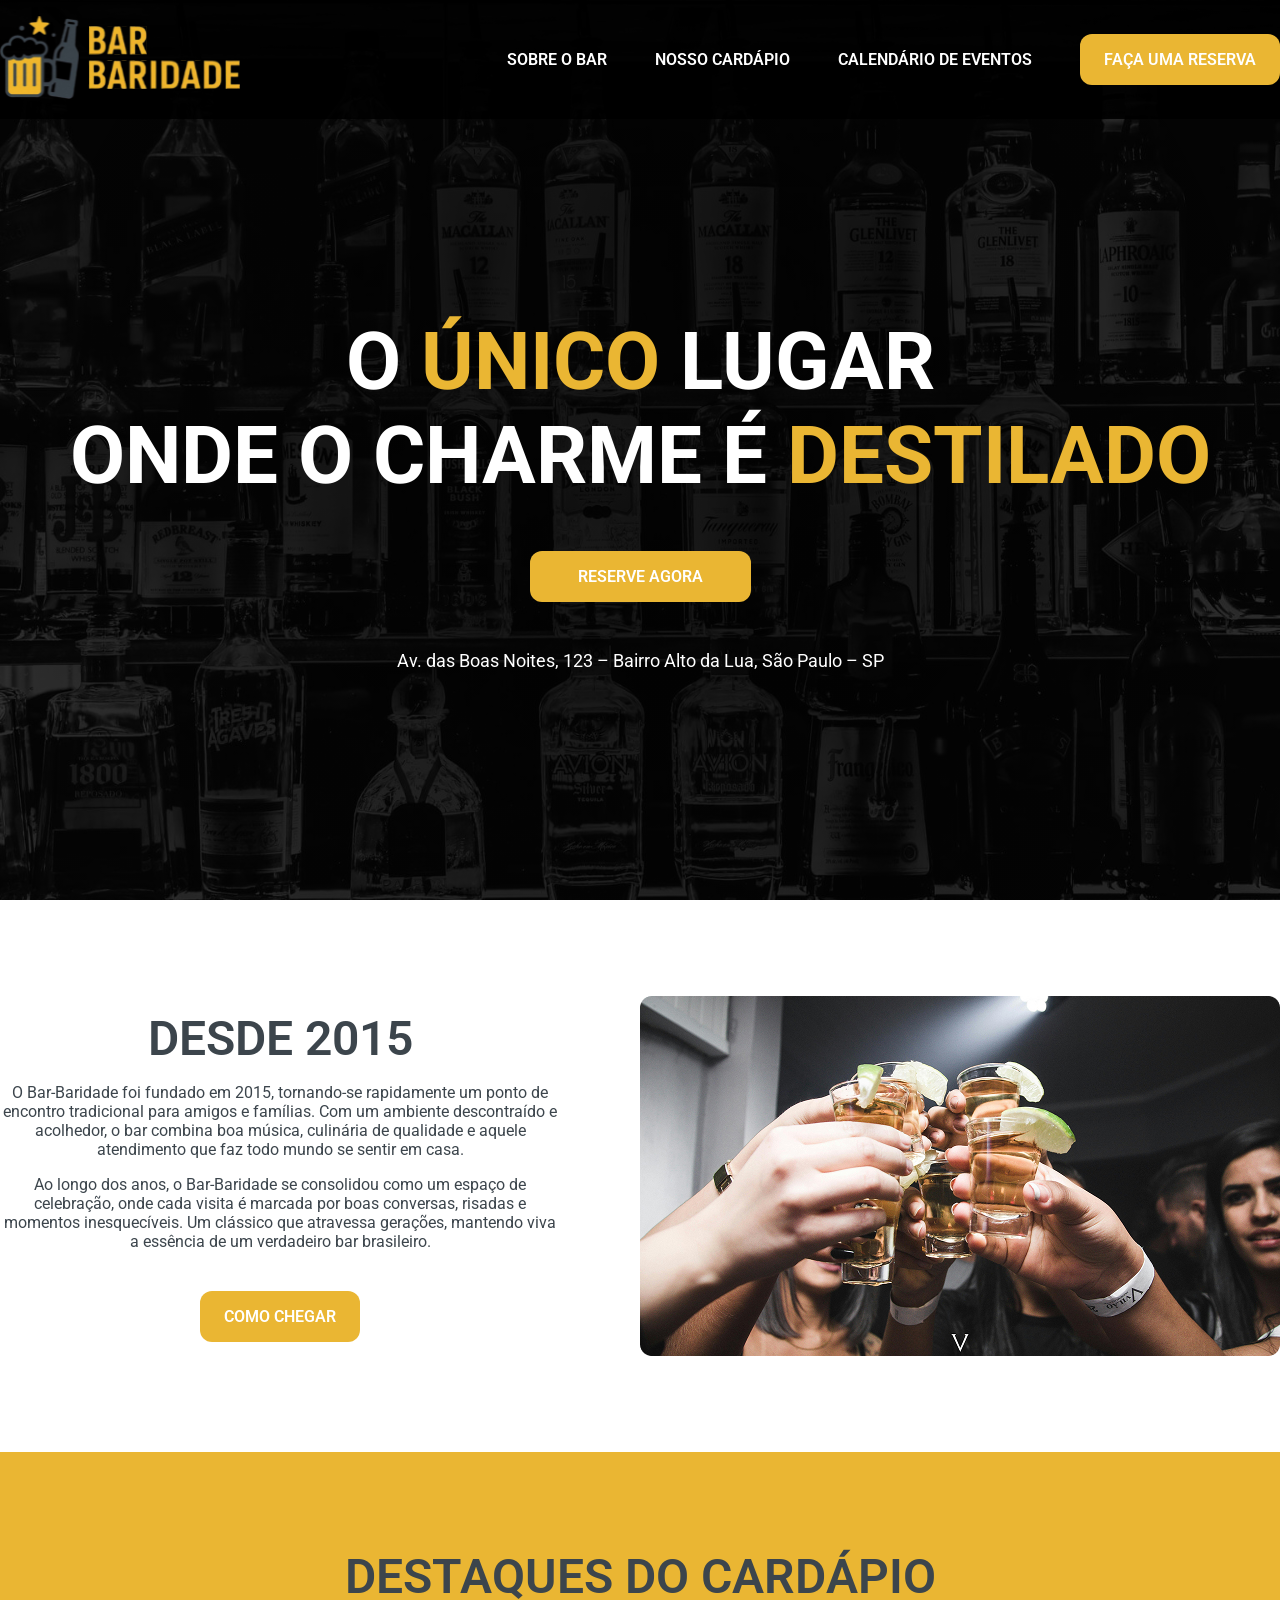
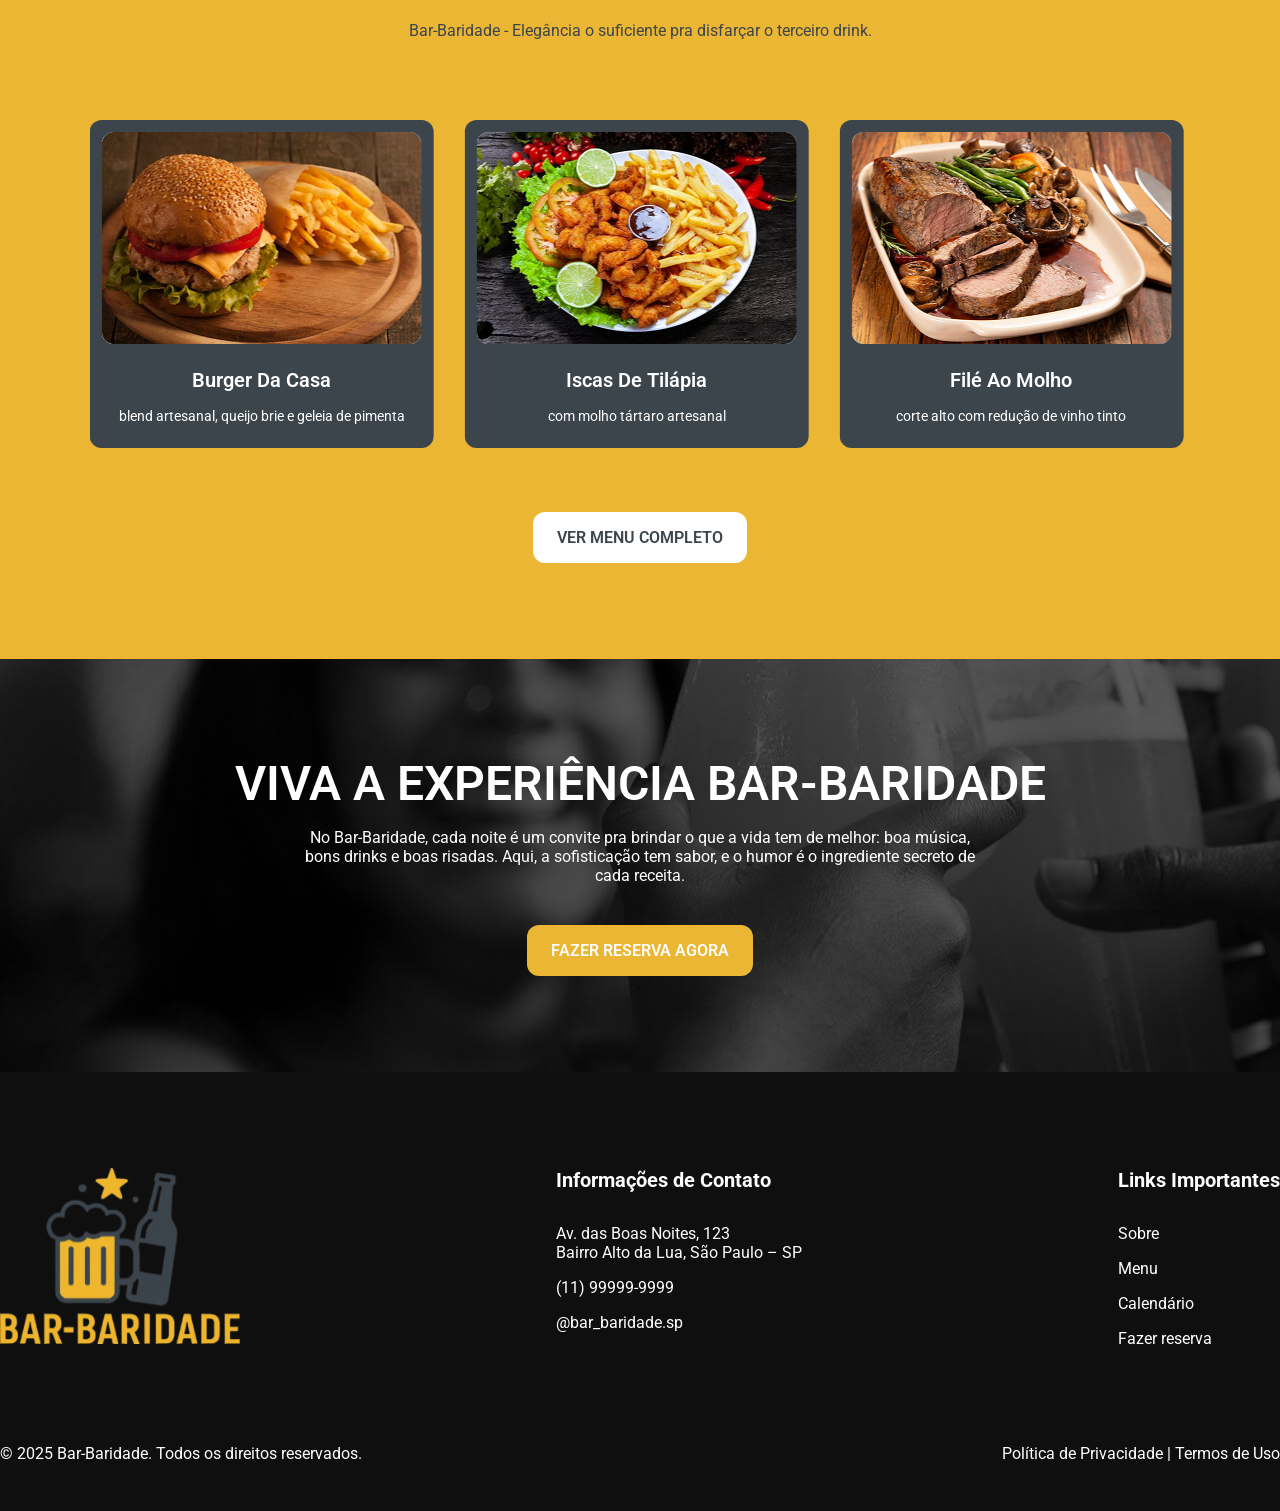
==== index.html @ aa0eab9b "first commit" ====
<!DOCTYPE html>
<html lang="pt-br">
  <head>
    <meta charset="UTF-8" />
    <meta name="viewport" content="width=device-width, initial-scale=1.0" />
    <title>Bar-Baridade | O Único Lugar Onde o Charme é Destilado</title>
    <link rel="stylesheet" href="assets/styles/style.css" />
    <link rel="stylesheet" href="assets/styles/home.css" />
    <link
      rel="stylesheet"
      href="https://cdn.jsdelivr.net/npm/swiper@11/swiper-bundle.min.css"
    />
    <link
      rel="shortcut icon"
      href="assets/images/id/favicon-bar-baridade-96x96.png"
      type="image/x-icon"
    />
  </head>
  <body>
    <div id="header-root"></div>
    <section id="hero-section">
      <div class="swiper swiper-hero-section">
        <div class="swiper-wrapper">
          <div class="swiper-slide">
            <div class="slider-hero-1"></div>
          </div>
          <div class="swiper-slide">
            <div class="slider-hero-2"></div>
          </div>
          <div class="swiper-slide">
            <div class="slider-hero-3"></div>
          </div>
          <div class="swiper-slide">
            <div class="slider-hero-4"></div>
          </div>
        </div>
      </div>
      <div class="slider-text flex">
        <h1>
          O <span>ÚNICO</span> LUGAR <br />
          ONDE O CHARME É <span>DESTILADO</span>
        </h1>
        <a href="reserva.html" class="btn-default">Reserve agora</a>
        <p>Av. das Boas Noites, 123 – Bairro Alto da Lua, São Paulo – SP</p>
      </div>
    </section>
    <div id="sobre-root"></div>
    <div id="menu-root"></div>
    <div id="footer-root"></div>

    <script src="components/header/header.js"></script>
    <script src="components/sobre/sobre.js"></script>
    <script src="components/menu/menu.js"></script>
    <script src="components/footer/footer.js"></script>
    <script src="assets/scripts/swiper.js"></script>
    <script src="https://cdn.jsdelivr.net/npm/swiper@11/swiper-bundle.min.js"></script>

    <script>
      var swiper = new Swiper(".swiper-hero-section", {
        spaceBetween: 0,
        centeredSlides: true,
        autoplay: {
          delay: 2500,
          disableOnInteraction: false,
        },
        loop: true,
      });

      setTimeout(() => {
        swiper.update();
        swiper.autoplay.start();
      }, 100);
    </script>
  </body>
</html>
---- assets/styles/style.css ----
@import url("https://fonts.googleapis.com/css2?family=Roboto:ital,wght@0,100..900;1,100..900&display=swap");

:root {
  --primary-color: #eab633;
  --secondary-color: #3c454c;

  --dark-grey: #222222;
  --medium-grey: #656565;
  --light-grey: #999999;

  --white: #ffffff;
}

* {
  padding: 0;
  margin: 0;
  text-decoration: none;
  list-style: none;
  box-sizing: border-box;
}

html {
  background-color: var(--dark-grey);
  scroll-behavior: smooth;
  font-family: Roboto;
}

/* GLOBAL STYLES */

.container {
  max-width: 1280px;
  margin: 0 auto;
}

.container-960 {
  width: 960px;
  margin: 0 auto;
}

.flex {
  display: flex;
  flex-direction: row;
  align-items: center;
}

.btn-default {
  background-color: var(--primary-color);
  color: var(--white);
  border-radius: 12px;
  transition: all 0.2s;
  padding: 16px 24px;
  text-transform: uppercase;
  font-weight: 600;

  &:hover {
    background-color: var(--secondary-color);
    color: var(--primary-color);
  }
}

.btn-secondary {
  background-color: var(--white);
  color: var(--secondary-color);
  border-radius: 12px;
  transition: all 0.2s;
  padding: 16px 24px;
  text-transform: uppercase;
  font-weight: 600;

  &:hover {
    background-color: var(--secondary-color);
    color: var(--primary-color);
  }
}
---- assets/styles/home.css ----
#hero-section {
  position: relative;

  .slider-text {
    position: absolute;
    top: 35%;
    width: 100%;
    z-index: 3;
    text-align: center;
    flex-direction: column;
    gap: 48px;
    color: var(--white);

    h1 {
      font-size: 80px;
      color: var(--white);
    }

    span {
      color: var(--primary-color);
    }

    a {
      padding: 16px 48px;
    }

    p {
      font-size: 18px;
    }
  }

  .swiper {
    img {
      max-width: 100vw;
    }

    .slider-hero-1 {
      width: 100vw;
      height: 100vh;
      background: url("../images/banner-bar-baridade-1.jpg") center center
        no-repeat;
      background-size: cover;

      &:before {
        content: "";
        position: absolute;
        top: 0;
        right: 0;
        bottom: 0;
        left: 0;
        background-image: radial-gradient(circle, #000000 30%, #000000dd 100%);
        opacity: 0.9;
      }
    }

    .slider-hero-2 {
      width: 100vw;
      height: 100vh;
      background: url("../images/banner-bar-baridade-2.jpg") center center
        no-repeat;
      background-size: cover;

      &:before {
        content: "";
        position: absolute;
        top: 0;
        right: 0;
        bottom: 0;
        left: 0;
        background-image: radial-gradient(circle, #000000 30%, #000000dd 100%);
        opacity: 0.9;
      }
    }

    .slider-hero-3 {
      width: 100vw;
      height: 100vh;
      background: url("../images/banner-bar-baridade-3.jpg") center center
        no-repeat;
      background-size: cover;

      &:before {
        content: "";
        position: absolute;
        top: 0;
        right: 0;
        bottom: 0;
        left: 0;
        background-image: radial-gradient(circle, #000000 30%, #000000dd 100%);
        opacity: 0.9;
      }
    }

    .slider-hero-4 {
      width: 100vw;
      height: 100vh;
      background: url("../images/banner-bar-baridade-4.jpg") center center
        no-repeat;
      background-size: cover;

      &:before {
        content: "";
        position: absolute;
        top: 0;
        right: 0;
        bottom: 0;
        left: 0;
        background-image: radial-gradient(circle, #000000 30%, #000000dd 100%);
        opacity: 0.9;
      }
    }
  }
}
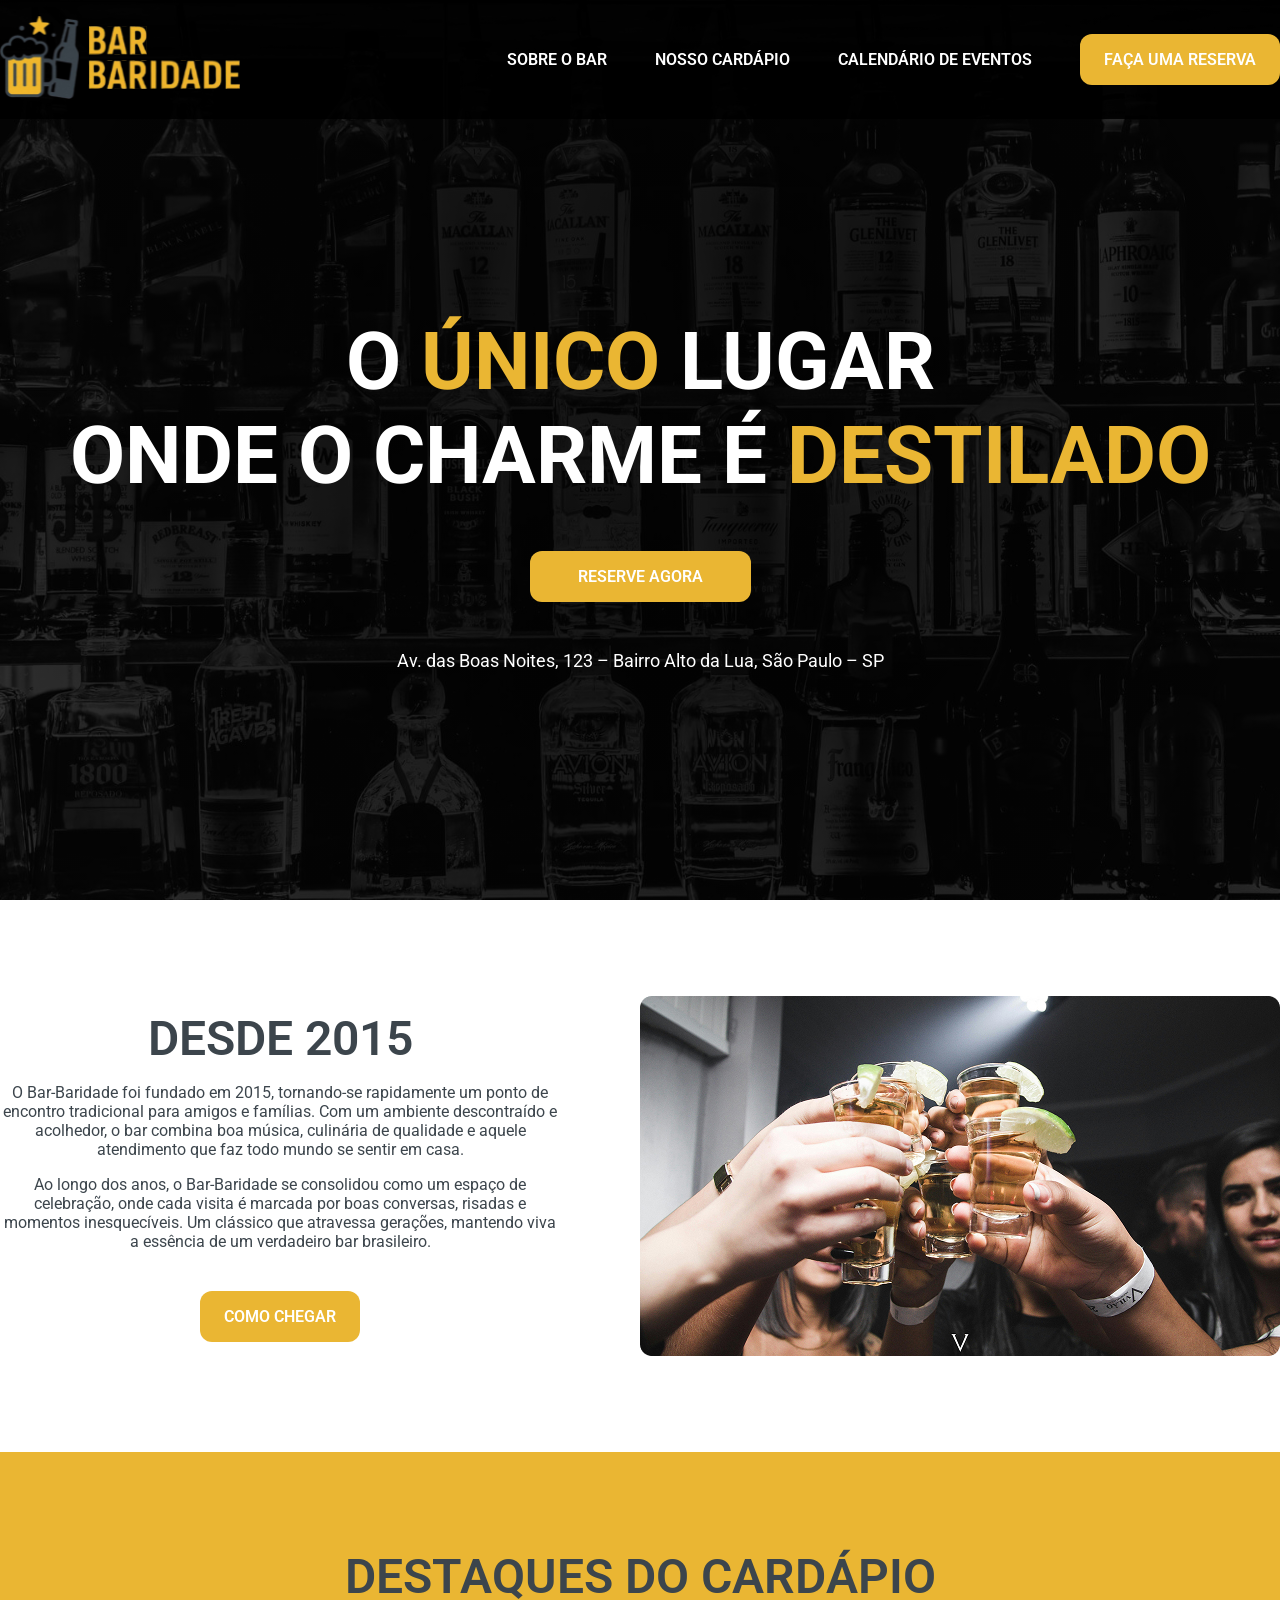
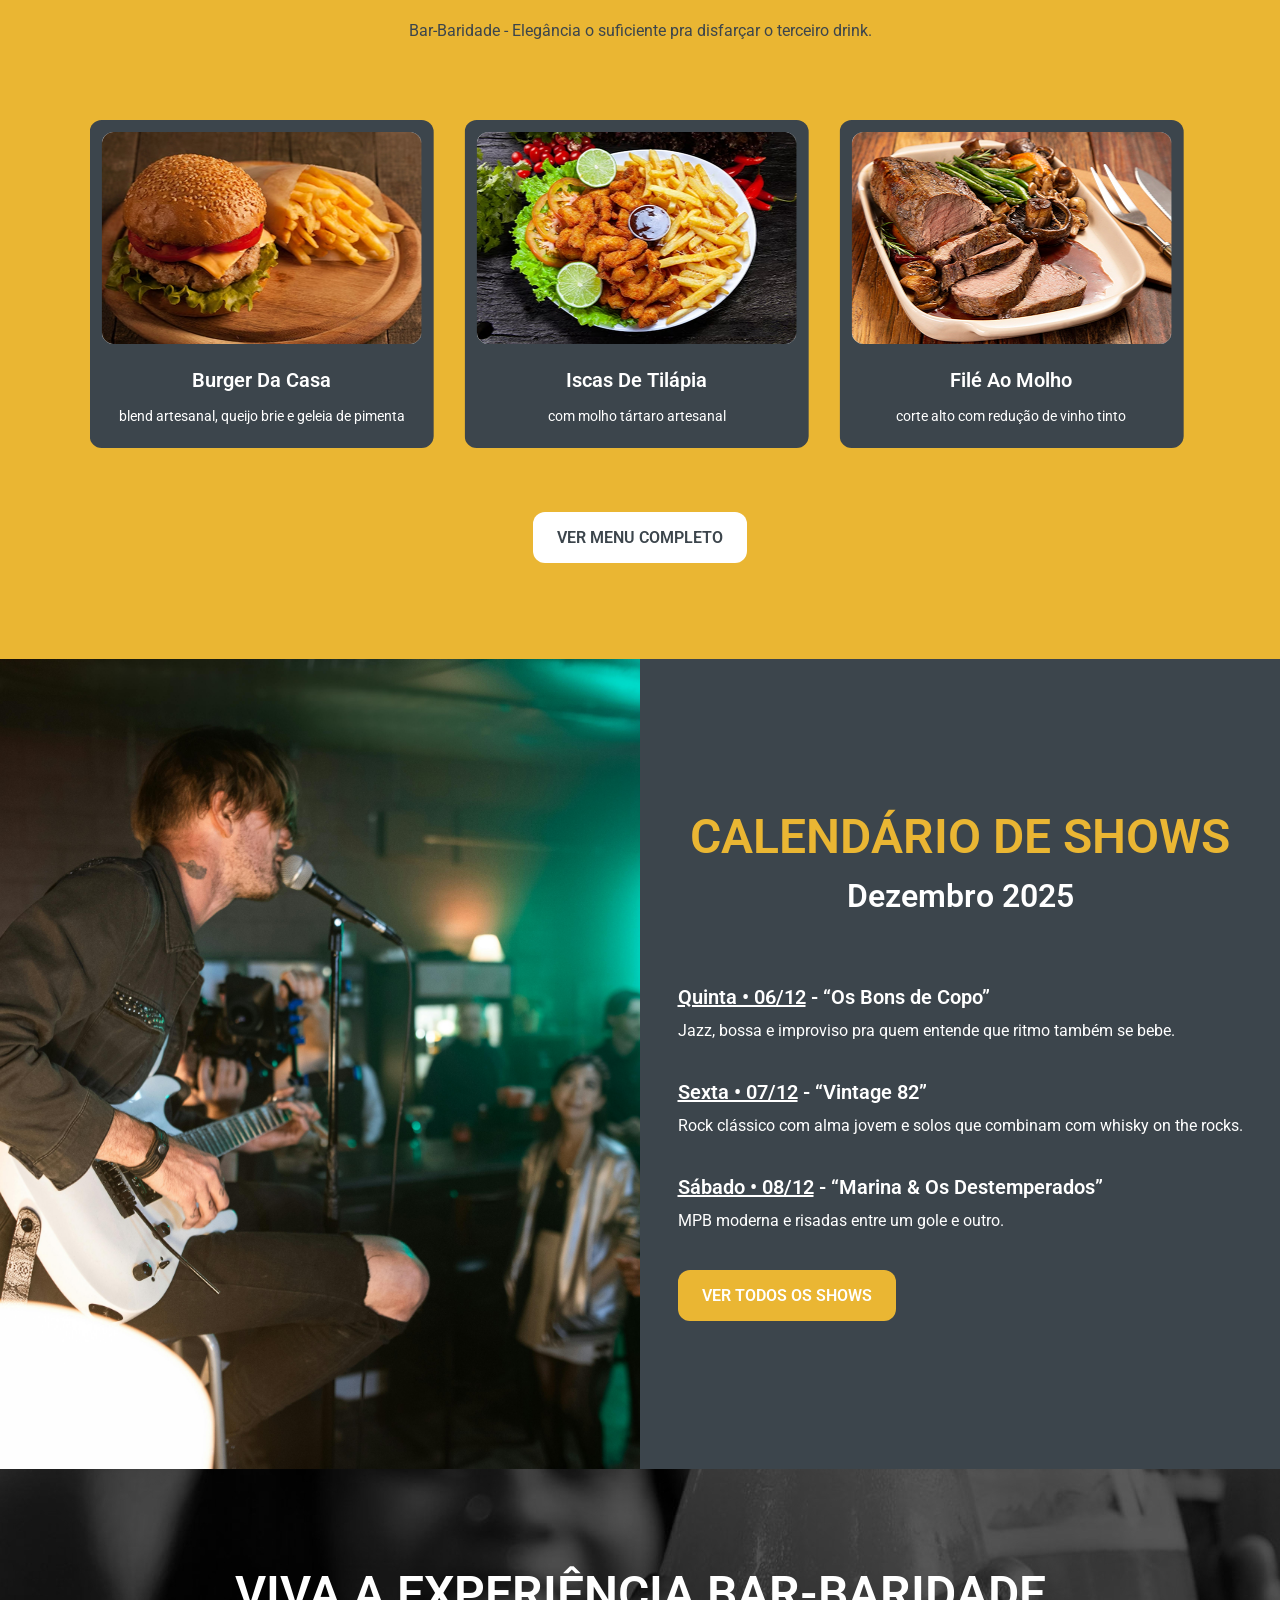
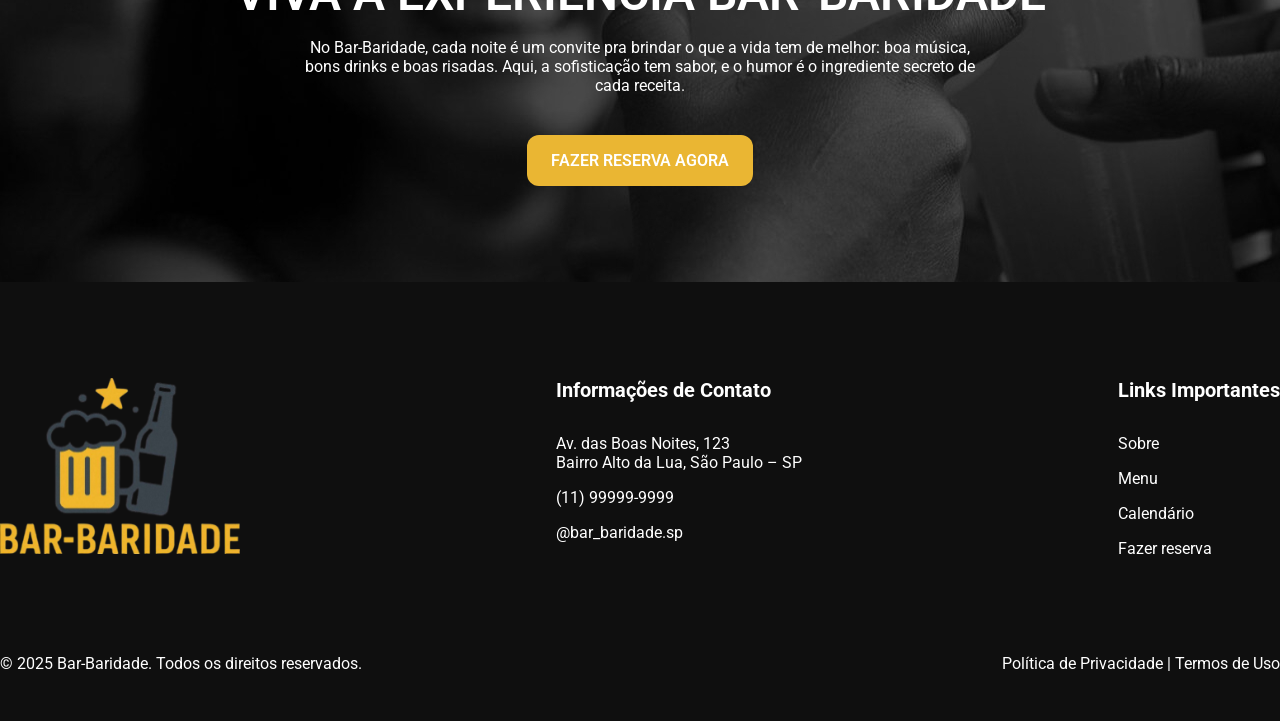
==== commit 7113e88d: "finalizando pagina home" ====
--- a/index.html
+++ b/index.html
@@ -46,6 +46,41 @@
     </section>
     <div id="sobre-root"></div>
     <div id="menu-root"></div>
+    <section class="flex" id="calendario-section">
+      <div class="img-calendario"></div>
+      <div class="text-calendario">
+        <h2>Calendário de Shows</h2>
+        <h3>Dezembro 2025</h3>
+        <div class="bandas-calendario">
+          <div>
+            <p class="calendario-banda-title">
+              <span>Quinta • 06/12</span> - “Os Bons de Copo”
+            </p>
+            <p class="calendario-banda-desc">
+              Jazz, bossa e improviso pra quem entende que ritmo também se bebe.
+            </p>
+          </div>
+          <div>
+            <p class="calendario-banda-title">
+              <span>Sexta • 07/12</span> - “Vintage 82”
+            </p>
+            <p class="calendario-banda-desc">
+              Rock clássico com alma jovem e solos que combinam com whisky on
+              the rocks.
+            </p>
+          </div>
+          <div>
+            <p class="calendario-banda-title">
+              <span>Sábado • 08/12</span> - “Marina & Os Destemperados”
+            </p>
+            <p class="calendario-banda-desc">
+              MPB moderna e risadas entre um gole e outro.
+            </p>
+          </div>
+          <a href="calendario.html" class="btn-tertiary">Ver todos os shows</a>
+        </div>
+      </div>
+    </section>
     <div id="footer-root"></div>
 
     <script src="components/header/header.js"></script>
--- a/assets/styles/style.css
+++ b/assets/styles/style.css
@@ -20,7 +20,7 @@
 }
 
 html {
-  background-color: var(--dark-grey);
+  background-color: var(--secondary-color);
   scroll-behavior: smooth;
   font-family: Roboto;
 }
@@ -72,3 +72,18 @@
     color: var(--primary-color);
   }
 }
+
+.btn-tertiary {
+  background-color: var(--primary-color);
+  color: var(--white);
+  border-radius: 12px;
+  transition: all 0.2s;
+  padding: 16px 24px;
+  text-transform: uppercase;
+  font-weight: 600;
+
+  &:hover {
+    background-color: var(--white);
+    color: var(--primary-color);
+  }
+}
--- a/assets/styles/home.css
+++ b/assets/styles/home.css
@@ -111,3 +111,61 @@
     }
   }
 }
+
+#calendario-section {
+  width: 100%;
+
+  .img-calendario {
+    width: 50%;
+    height: 90vh;
+    background: url("../images/banda-tocando-no-bar.jpg") center center
+      no-repeat;
+    background-size: cover;
+  }
+
+  .text-calendario {
+    width: 50%;
+    display: flex;
+    flex-direction: column;
+    justify-content: center;
+    align-items: center;
+
+    h2 {
+      font-size: 48px;
+      font-weight: 600;
+      text-transform: uppercase;
+      color: var(--primary-color);
+      margin-bottom: 12px;
+    }
+
+    h3 {
+      font-size: 32px;
+      font-weight: 600;
+      color: var(--white);
+      margin-bottom: 70px;
+    }
+
+    .bandas-calendario {
+      color: var(--white);
+      display: flex;
+      flex-direction: column;
+      gap: 40px;
+      align-items: flex-start;
+
+      div {
+        display: flex;
+        flex-direction: column;
+        gap: 12px;
+
+        .calendario-banda-title {
+          font-weight: 600;
+          font-size: 20px;
+
+          span {
+            text-decoration: underline;
+          }
+        }
+      }
+    }
+  }
+}
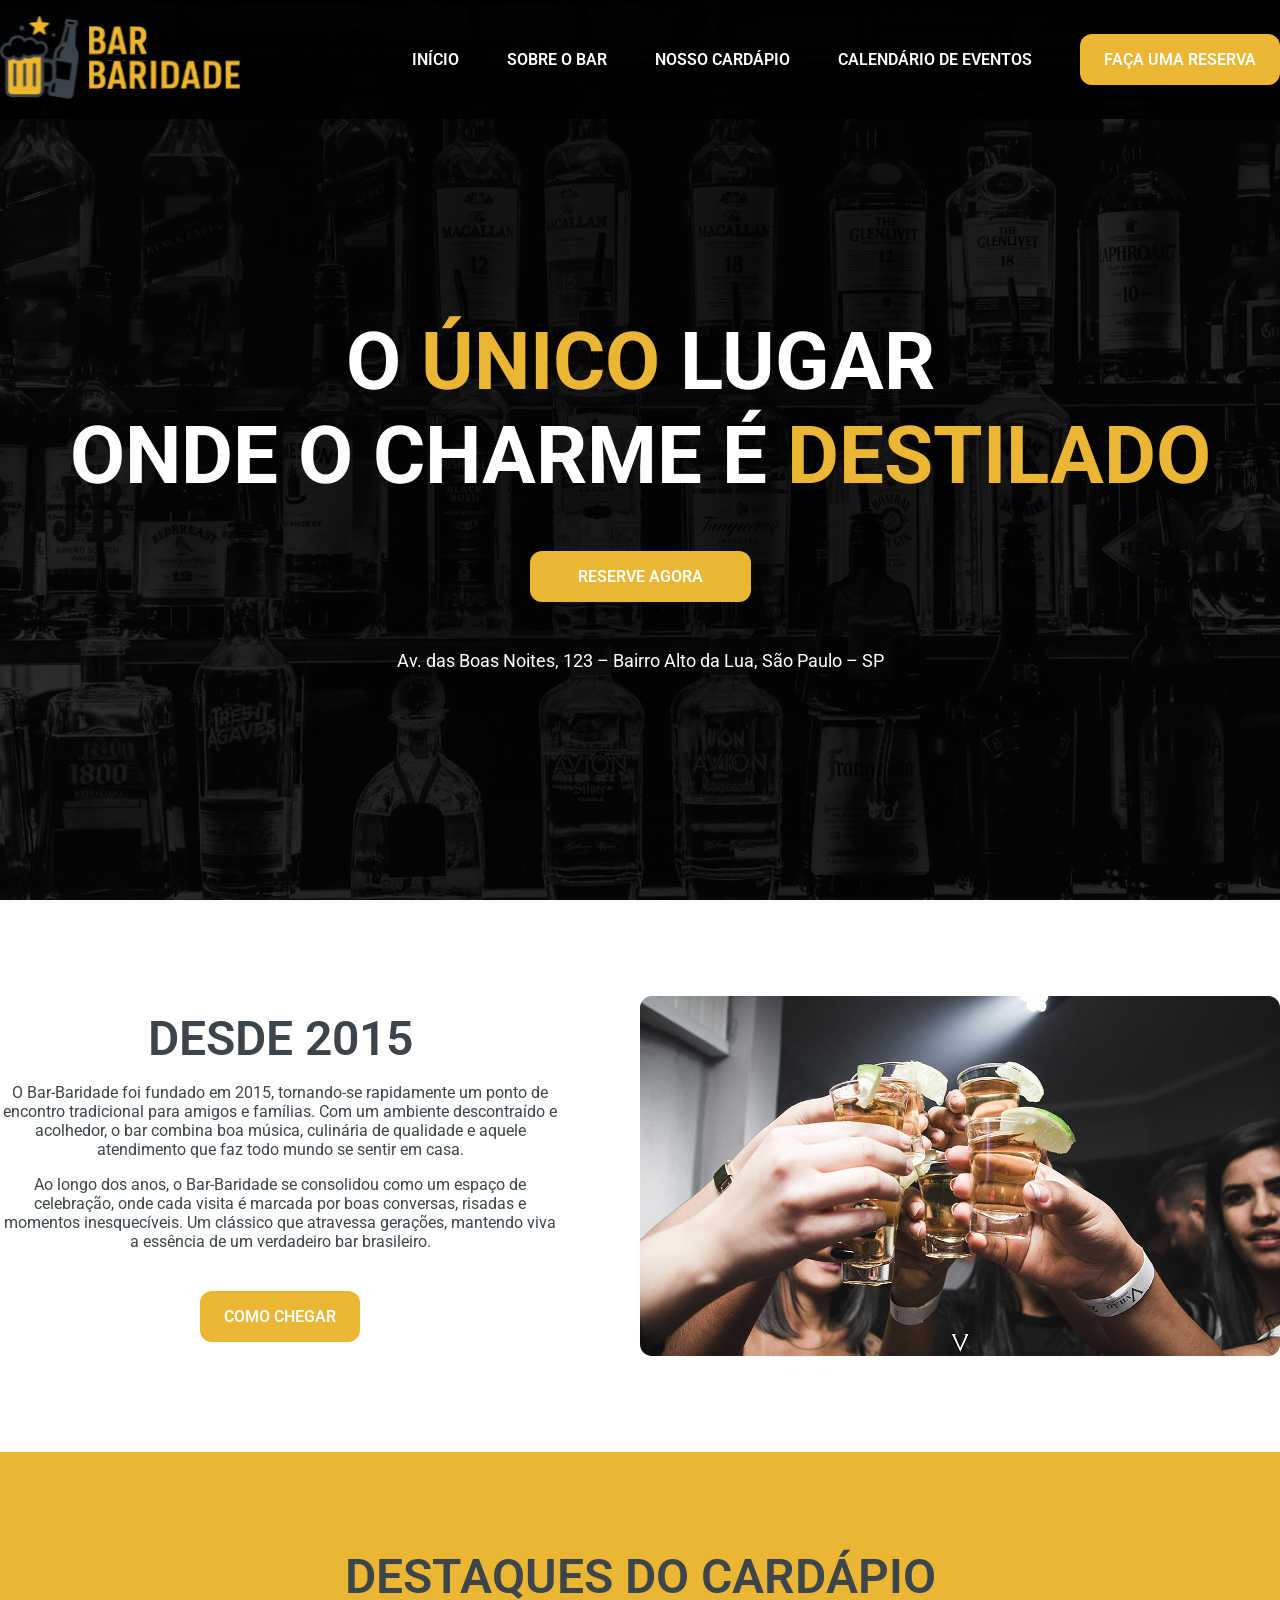
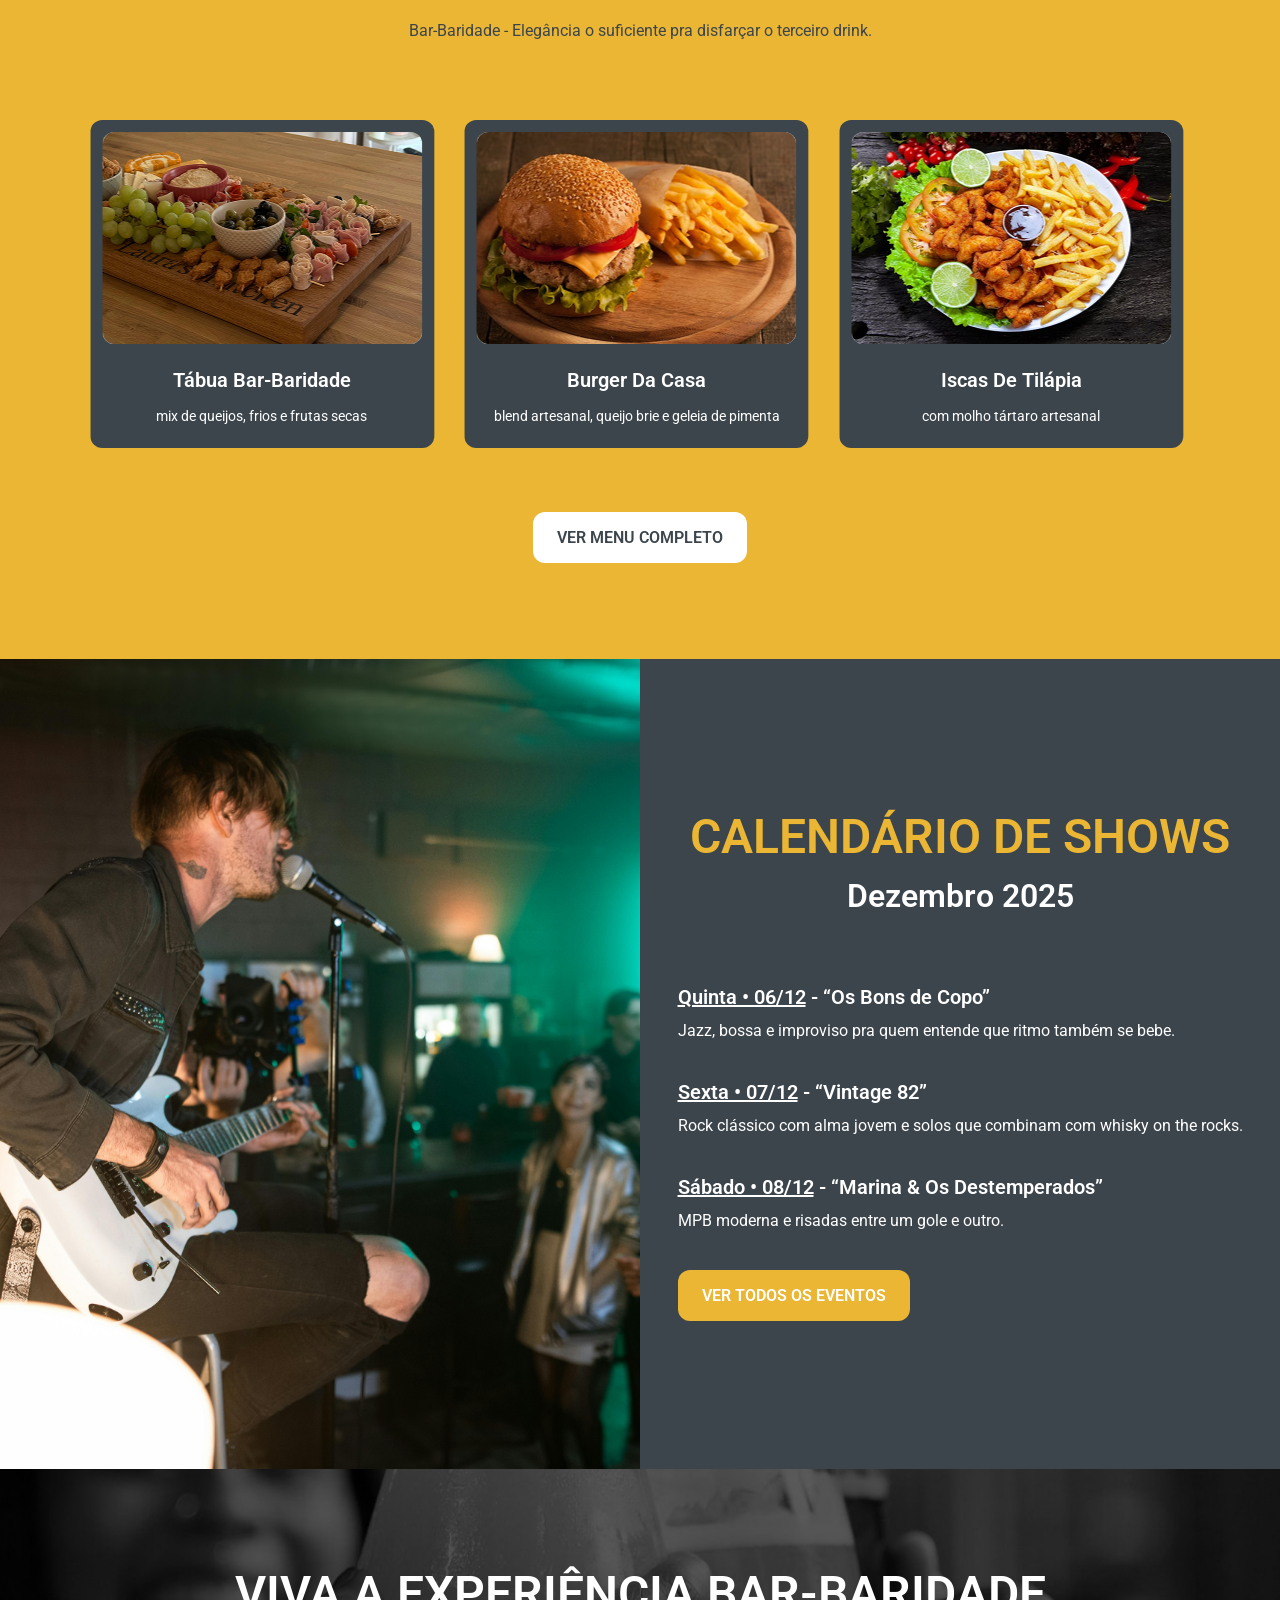
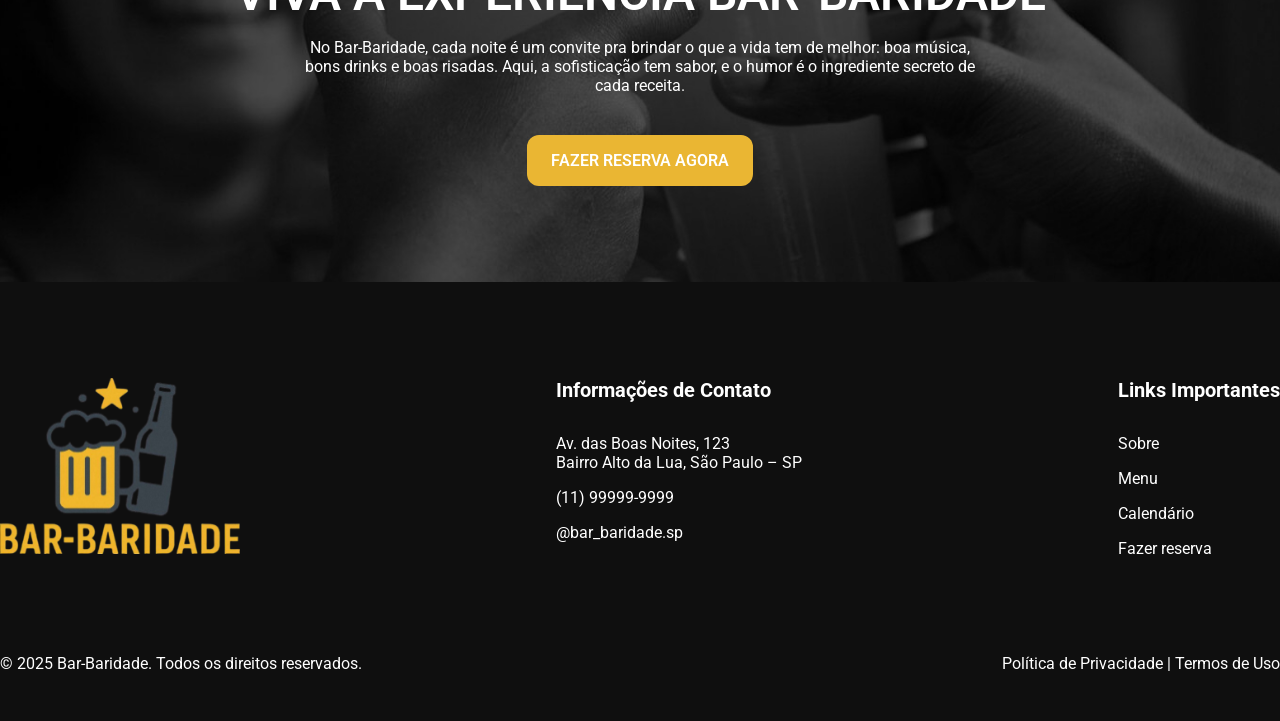
==== commit c3cf0cfd: "finalizando pagina calendario" ====
--- a/index.html
+++ b/index.html
@@ -77,7 +77,7 @@
               MPB moderna e risadas entre um gole e outro.
             </p>
           </div>
-          <a href="calendario.html" class="btn-tertiary">Ver todos os shows</a>
+          <a href="calendario.html" class="btn-tertiary">Ver todos os eventos</a>
         </div>
       </div>
     </section>
--- a/assets/styles/style.css
+++ b/assets/styles/style.css
@@ -5,8 +5,8 @@
   --secondary-color: #3c454c;
 
   --dark-grey: #222222;
-  --medium-grey: #656565;
-  --light-grey: #999999;
+  --medium-grey: #D9D9D9;
+  --light-grey: #eee;
 
   --white: #ffffff;
 }
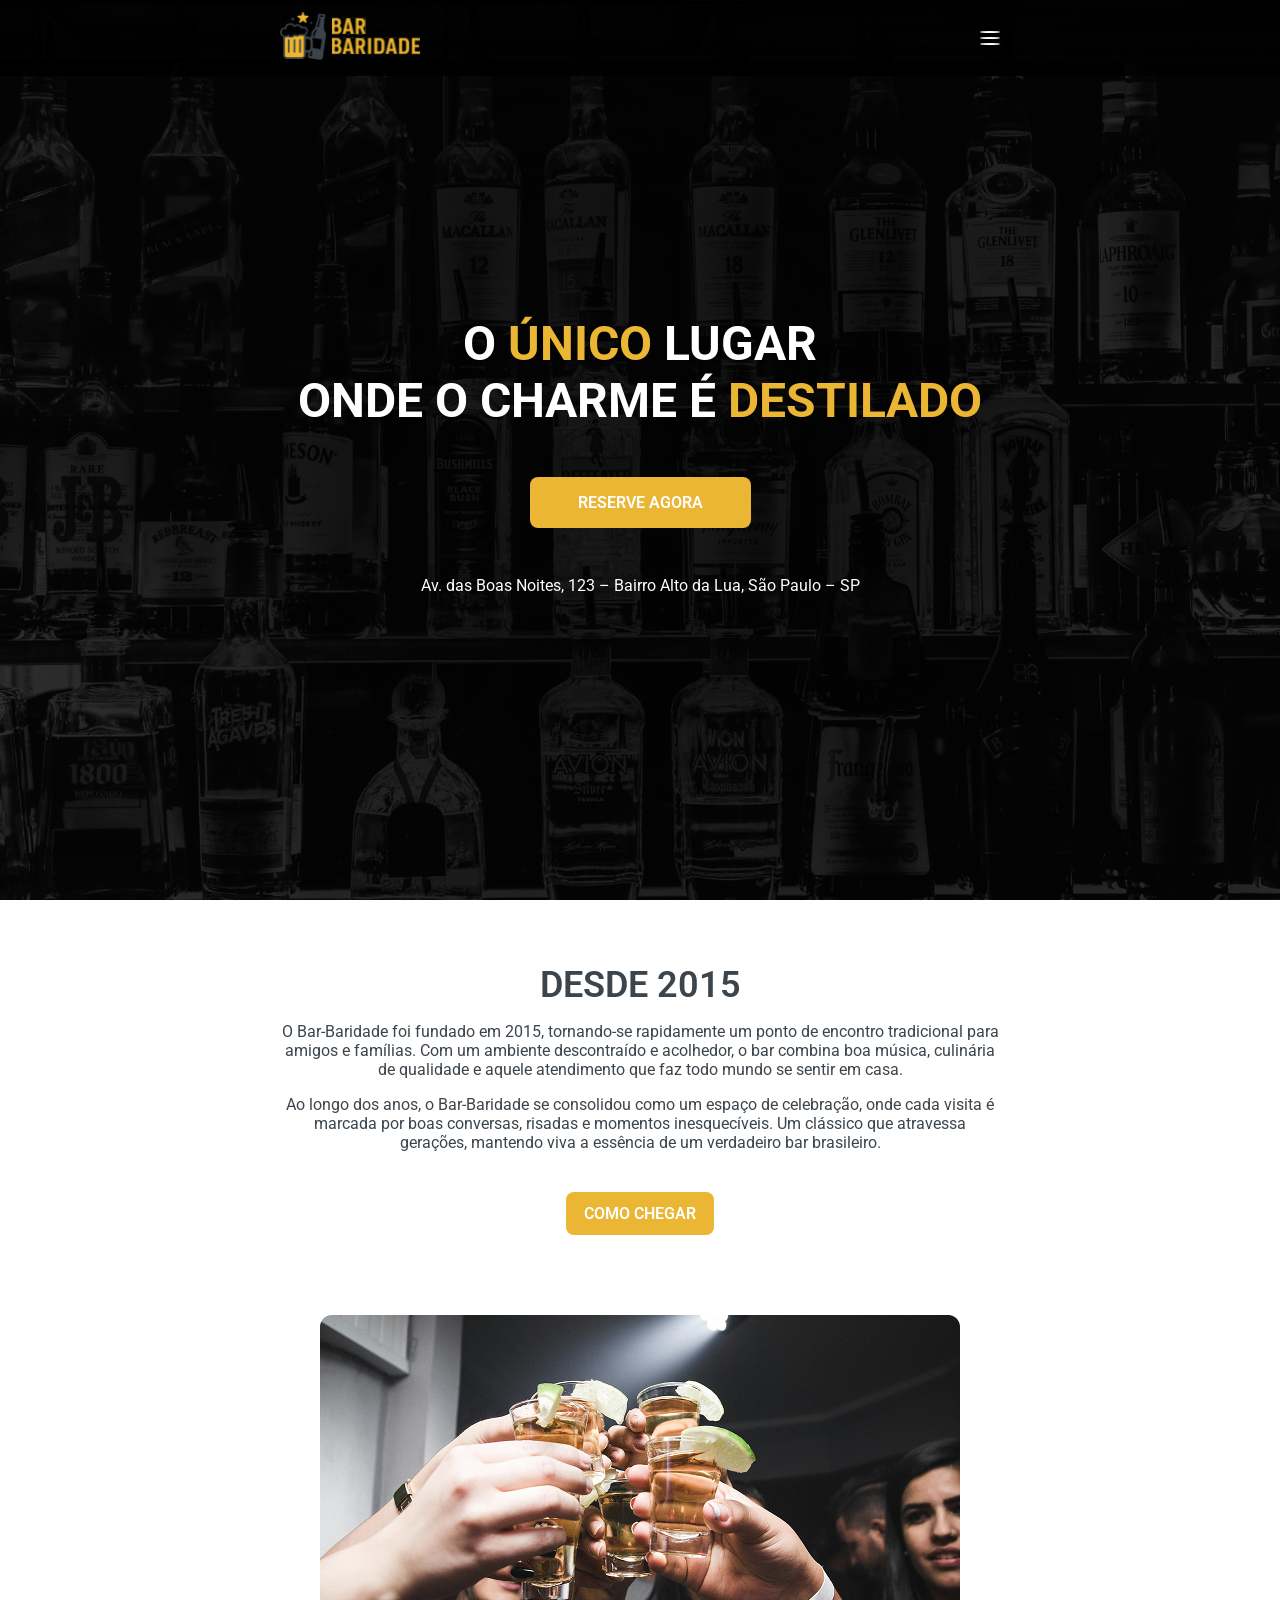
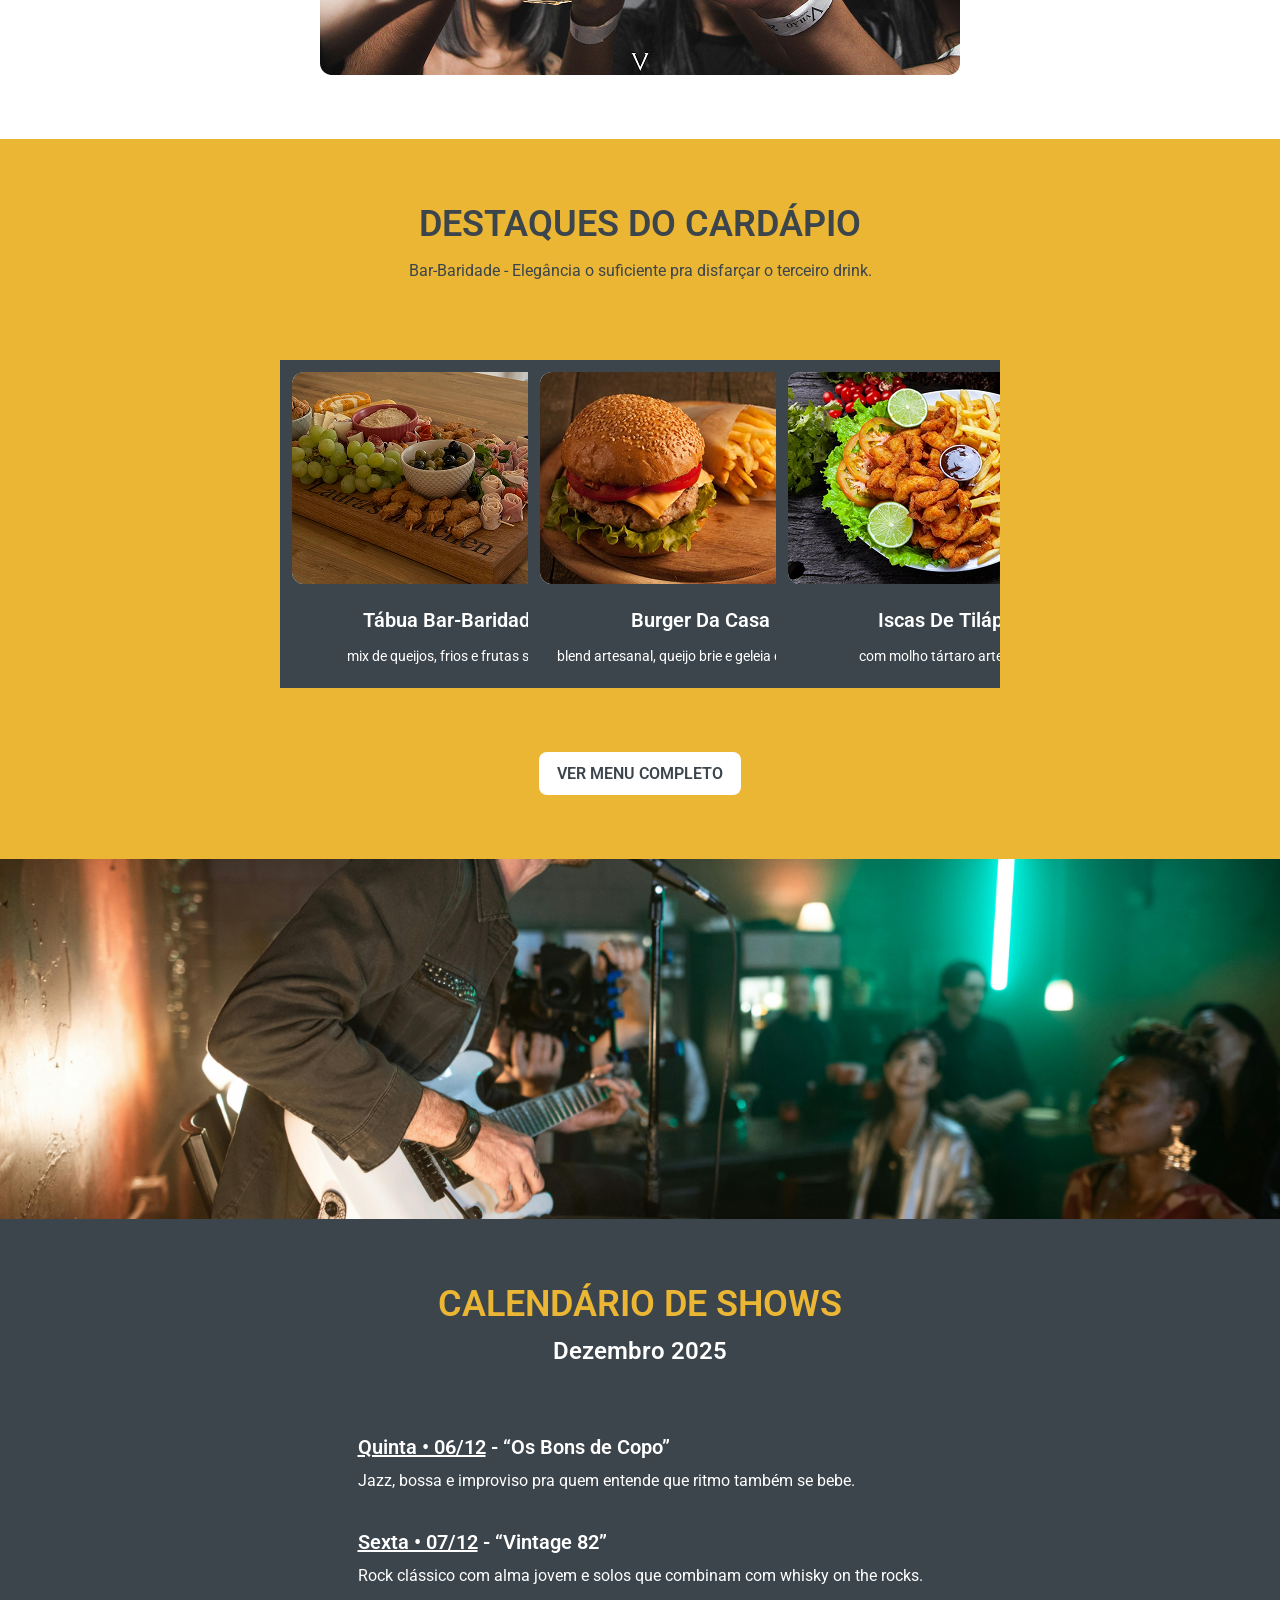
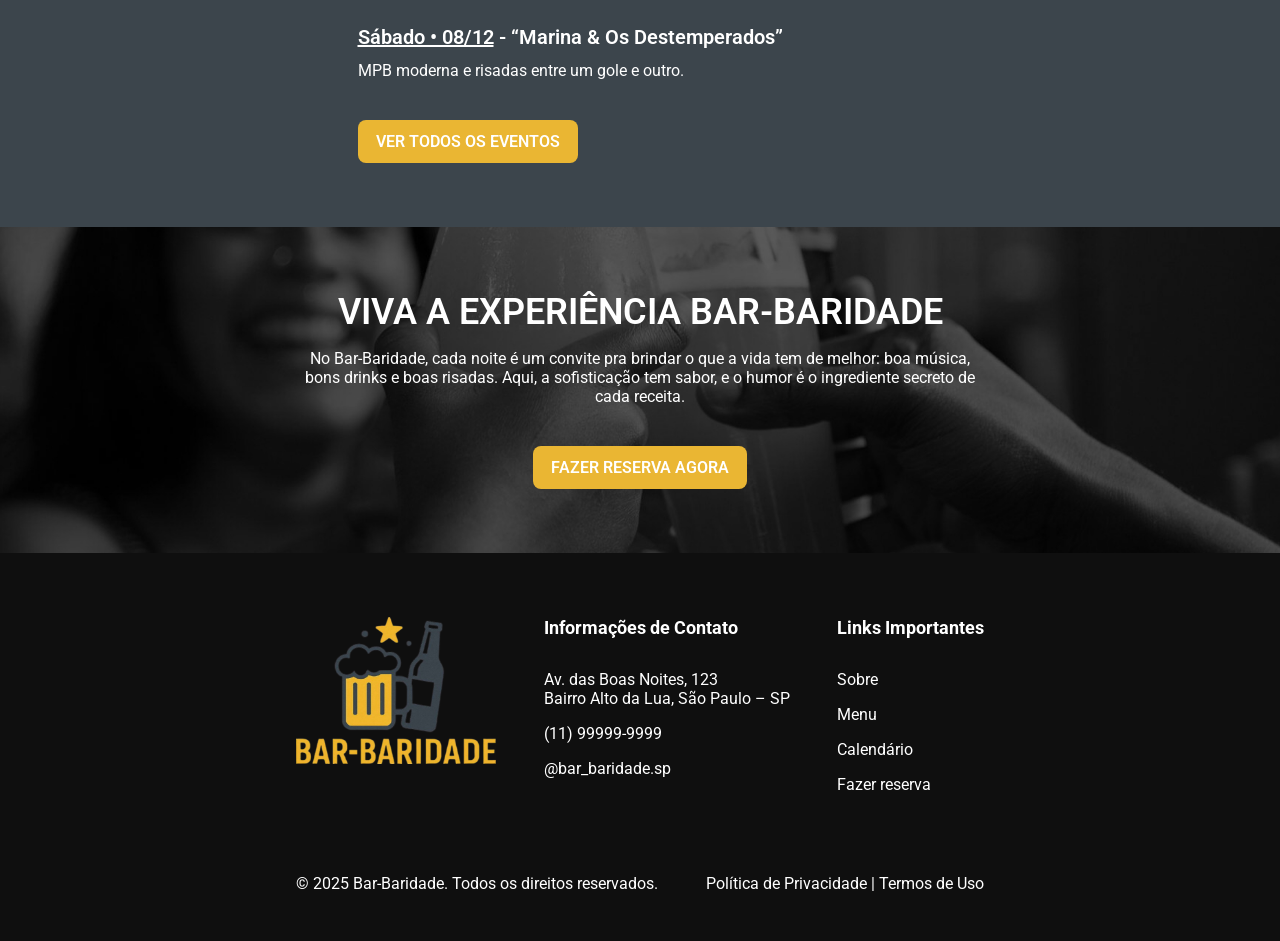
==== commit 9eefad24: "finalizando" ====
--- a/index.html
+++ b/index.html
@@ -77,7 +77,9 @@
               MPB moderna e risadas entre um gole e outro.
             </p>
           </div>
-          <a href="calendario.html" class="btn-tertiary">Ver todos os eventos</a>
+          <a href="calendario.html" class="btn-tertiary"
+            >Ver todos os eventos</a
+          >
         </div>
       </div>
     </section>
@@ -88,6 +90,7 @@
     <script src="components/menu/menu.js"></script>
     <script src="components/footer/footer.js"></script>
     <script src="assets/scripts/swiper.js"></script>
+    <script src="assets/scripts/menu-hamburger.js"></script>
     <script src="https://cdn.jsdelivr.net/npm/swiper@11/swiper-bundle.min.js"></script>
 
     <script>
--- a/assets/styles/style.css
+++ b/assets/styles/style.css
@@ -5,10 +5,11 @@
   --secondary-color: #3c454c;
 
   --dark-grey: #222222;
-  --medium-grey: #D9D9D9;
+  --medium-grey: #d9d9d9;
   --light-grey: #eee;
 
   --white: #ffffff;
+  --red: #e63636;
 }
 
 * {
@@ -87,3 +88,35 @@
     color: var(--primary-color);
   }
 }
+
+@media (max-width: 1280px) {
+  .container {
+    max-width: 720px;
+  }
+
+  .btn-default {
+    border-radius: 8px;
+    padding: 12px 18px;
+  }
+
+  .btn-secondary {
+    border-radius: 8px;
+    padding: 12px 18px;
+  }
+
+  .btn-tertiary {
+    border-radius: 8px;
+    padding: 12px 18px;
+  }
+}
+
+@media (max-width: 720px) {
+  .container {
+    max-width: 320px;
+  }
+
+  .flex {
+    flex-direction: column;
+    align-items: center;
+  }
+}
--- a/assets/styles/home.css
+++ b/assets/styles/home.css
@@ -169,3 +169,93 @@
     }
   }
 }
+
+@media (max-width: 1280px) {
+  #hero-section {
+
+    .slider-text {
+      top: 35%;
+      padding: 0 16px;
+
+      h1 {
+        font-size: 48px;
+      }
+
+      p {
+        font-size: 16px;
+      }
+    }
+  }
+
+  #calendario-section {
+    flex-direction: column;
+
+    .img-calendario {
+      width: 100%;
+      height: 40vh;
+    }
+
+    .text-calendario {
+      width: 100%;
+      padding: 64px 16px;
+
+      h2 {
+        font-size: 36px;
+      }
+
+      h3 {
+        font-size: 24px;
+      }
+    }
+  }
+}
+
+@media (max-width: 720px) {
+  #hero-section {
+
+    .slider-text {
+      top: 35%;
+      gap: 32px;
+
+      h1 {
+        font-size: 36px;
+      }
+
+      p {
+        font-size: 14px;
+      }
+    }
+  }
+
+  #calendario-section {
+
+    .text-calendario {
+
+      h2 {
+        font-size: 24px;
+      }
+
+      h3 {
+        font-size: 18px;
+      }
+
+      .bandas-calendario {
+
+        div {
+          display: flex;
+          flex-direction: column;
+          gap: 12px;
+
+          .calendario-banda-title {
+            font-weight: 600;
+            font-size: 16px;
+          }
+
+          .calendario-banda-desc {
+            font-size: 14px;
+          }
+        }
+      }
+    }
+  }
+}
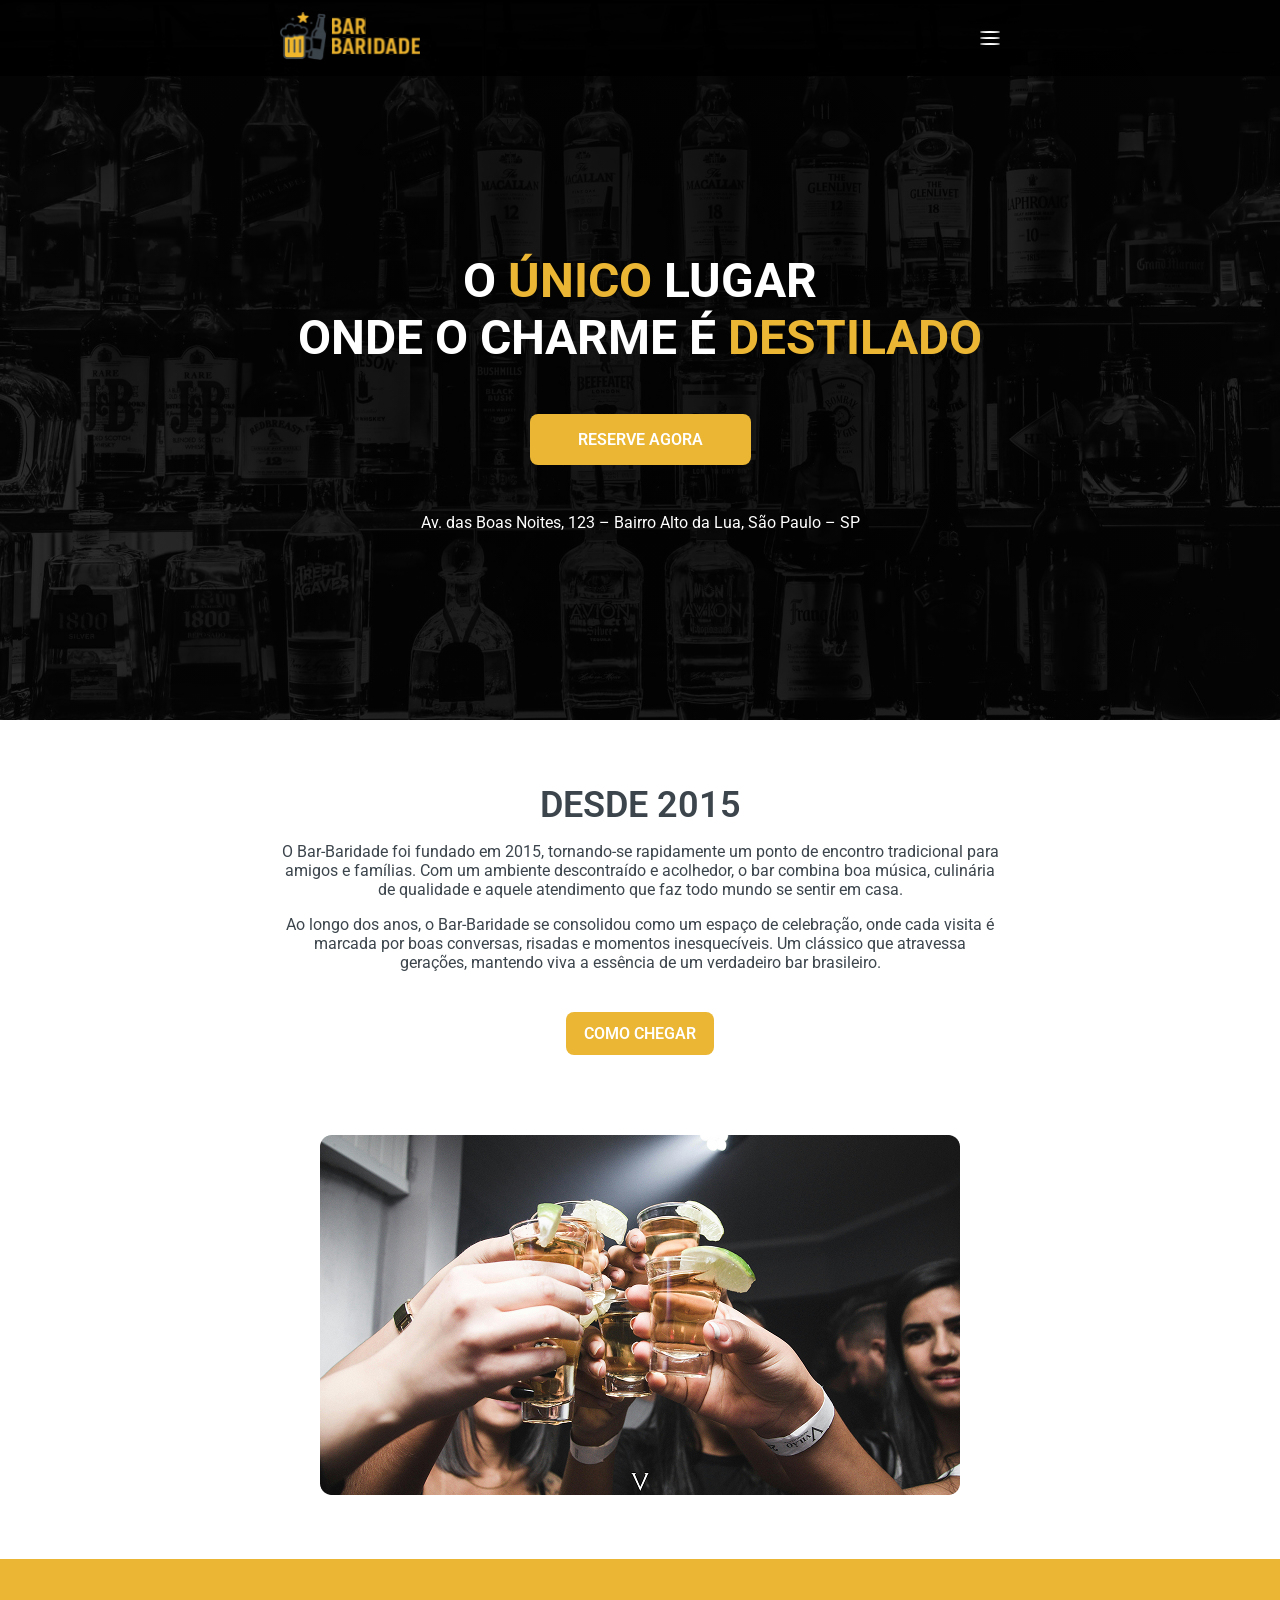
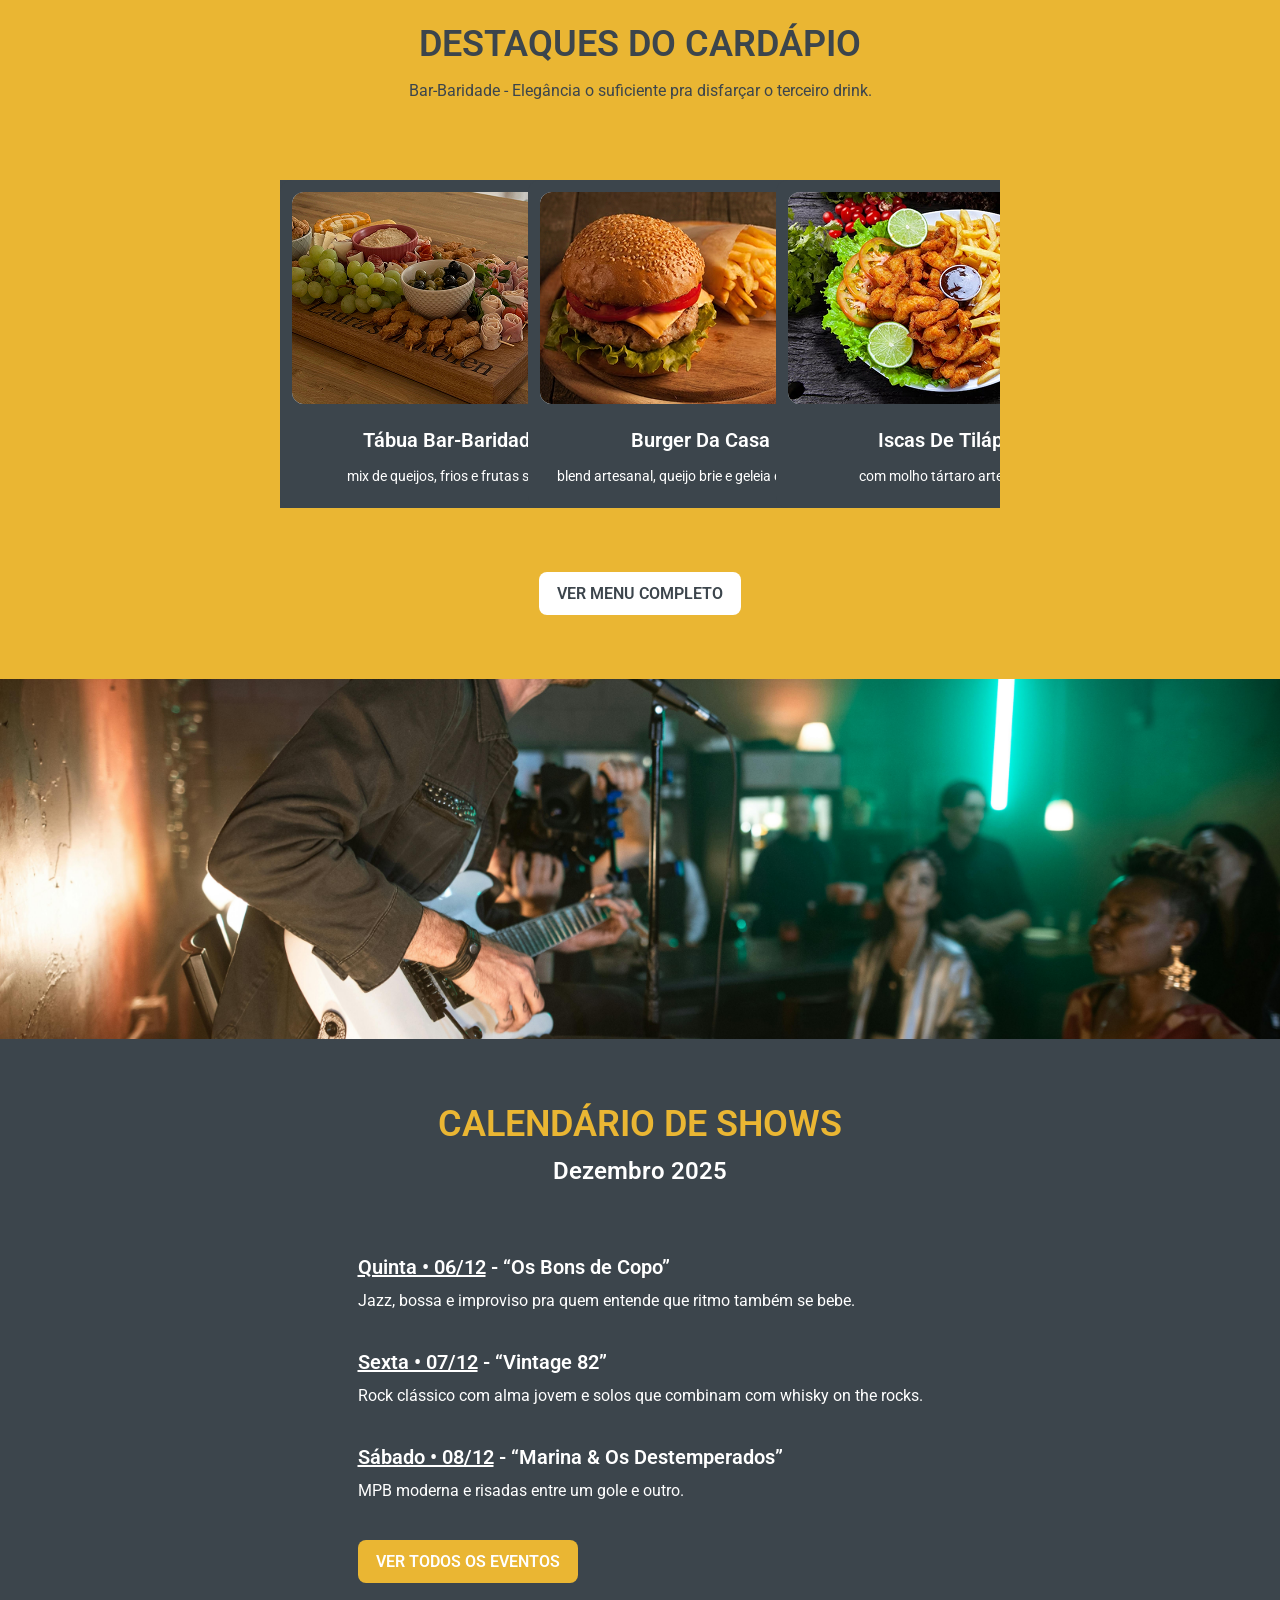
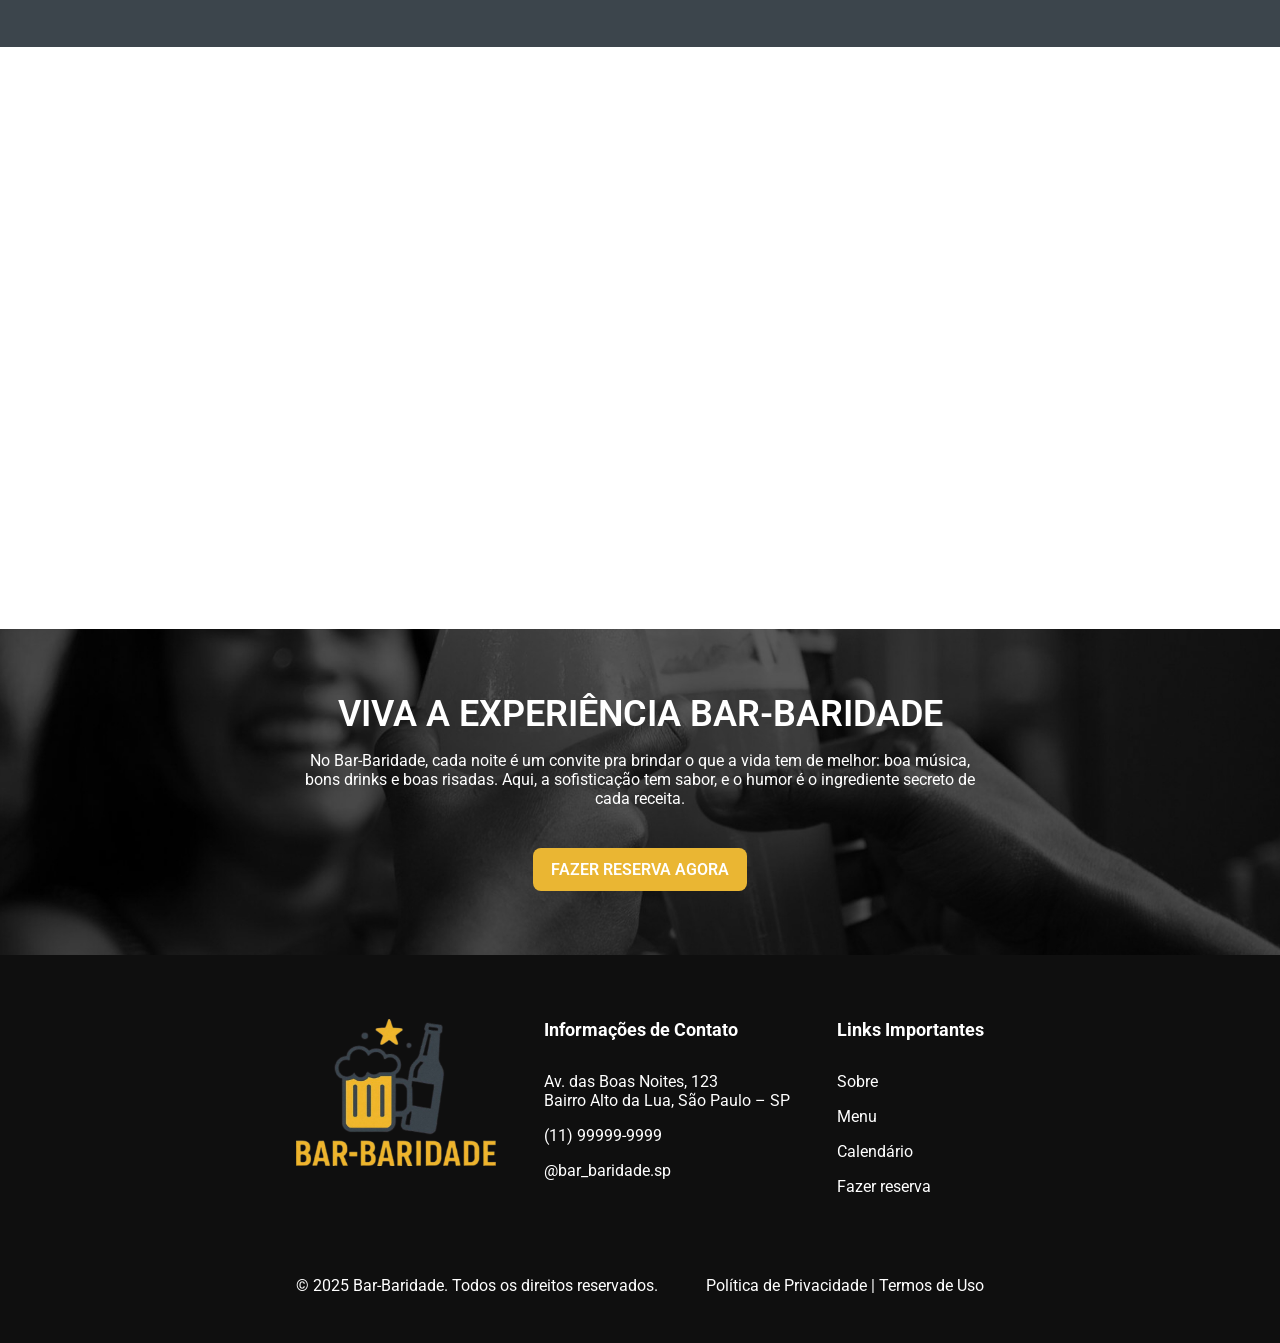
==== commit cf1bc753: "finalizando os ultimos ajustes" ====
--- a/index.html
+++ b/index.html
@@ -83,6 +83,19 @@
         </div>
       </div>
     </section>
+    <section class="iframe-maps">
+      <div>
+        <iframe
+          src="https://www.google.com/maps/embed?pb=!1m18!1m12!1m3!1d467688.89495119266!2d-46.5952992!3d-23.6824124!2m3!1f0!2f0!3f0!3m2!1i1024!2i768!4f13.1!3m3!1m2!1s0x94ce448183a461d1%3A0x9ba94b08ff335bae!2zU8OjbyBQYXVsbywgU1A!5e0!3m2!1spt-BR!2sbr!4v1764451555763!5m2!1spt-BR!2sbr"
+          width="100%"
+          height="450"
+          style="border: 0"
+          allowfullscreen=""
+          loading="lazy"
+          referrerpolicy="no-referrer-when-downgrade"
+        ></iframe>
+      </div>
+    </section>
     <div id="footer-root"></div>
 
     <script src="components/header/header.js"></script>
--- a/assets/styles/home.css
+++ b/assets/styles/home.css
@@ -30,10 +30,6 @@
   }
 
   .swiper {
-    img {
-      max-width: 100vw;
-    }
-
     .slider-hero-1 {
       width: 100vw;
       height: 100vh;
@@ -108,6 +104,20 @@
         background-image: radial-gradient(circle, #000000 30%, #000000dd 100%);
         opacity: 0.9;
       }
+    }
+  }
+}
+
+.iframe-maps {
+  padding: 96px 0;
+  background-color: var(--white);
+
+  div {
+    max-width: 960px;
+    margin: 0 auto;
+
+    iframe {
+      border-radius: 12px;
     }
   }
 }
@@ -172,6 +182,21 @@
 
 @media (max-width: 1280px) {
   #hero-section {
+    .slider-hero-1 {
+      height: 80vh !important;
+    }
+
+    .slider-hero-2 {
+      height: 80vh !important;
+    }
+
+    .slider-hero-3 {
+      height: 80vh !important;
+    }
+
+    .slider-hero-4 {
+      height: 80vh !important;
+    }
 
     .slider-text {
       top: 35%;
@@ -208,17 +233,20 @@
       }
     }
   }
+
+  .iframe-maps {
+    padding: 64px 16px;
+  }
 }
 
 @media (max-width: 720px) {
   #hero-section {
-
     .slider-text {
       top: 35%;
       gap: 32px;
 
       h1 {
-        font-size: 36px;
+        font-size: 32px;
       }
 
       p {
@@ -228,9 +256,7 @@
   }
 
   #calendario-section {
-
     .text-calendario {
-
       h2 {
         font-size: 24px;
       }
@@ -240,7 +266,6 @@
       }
 
       .bandas-calendario {
-
         div {
           display: flex;
           flex-direction: column;
